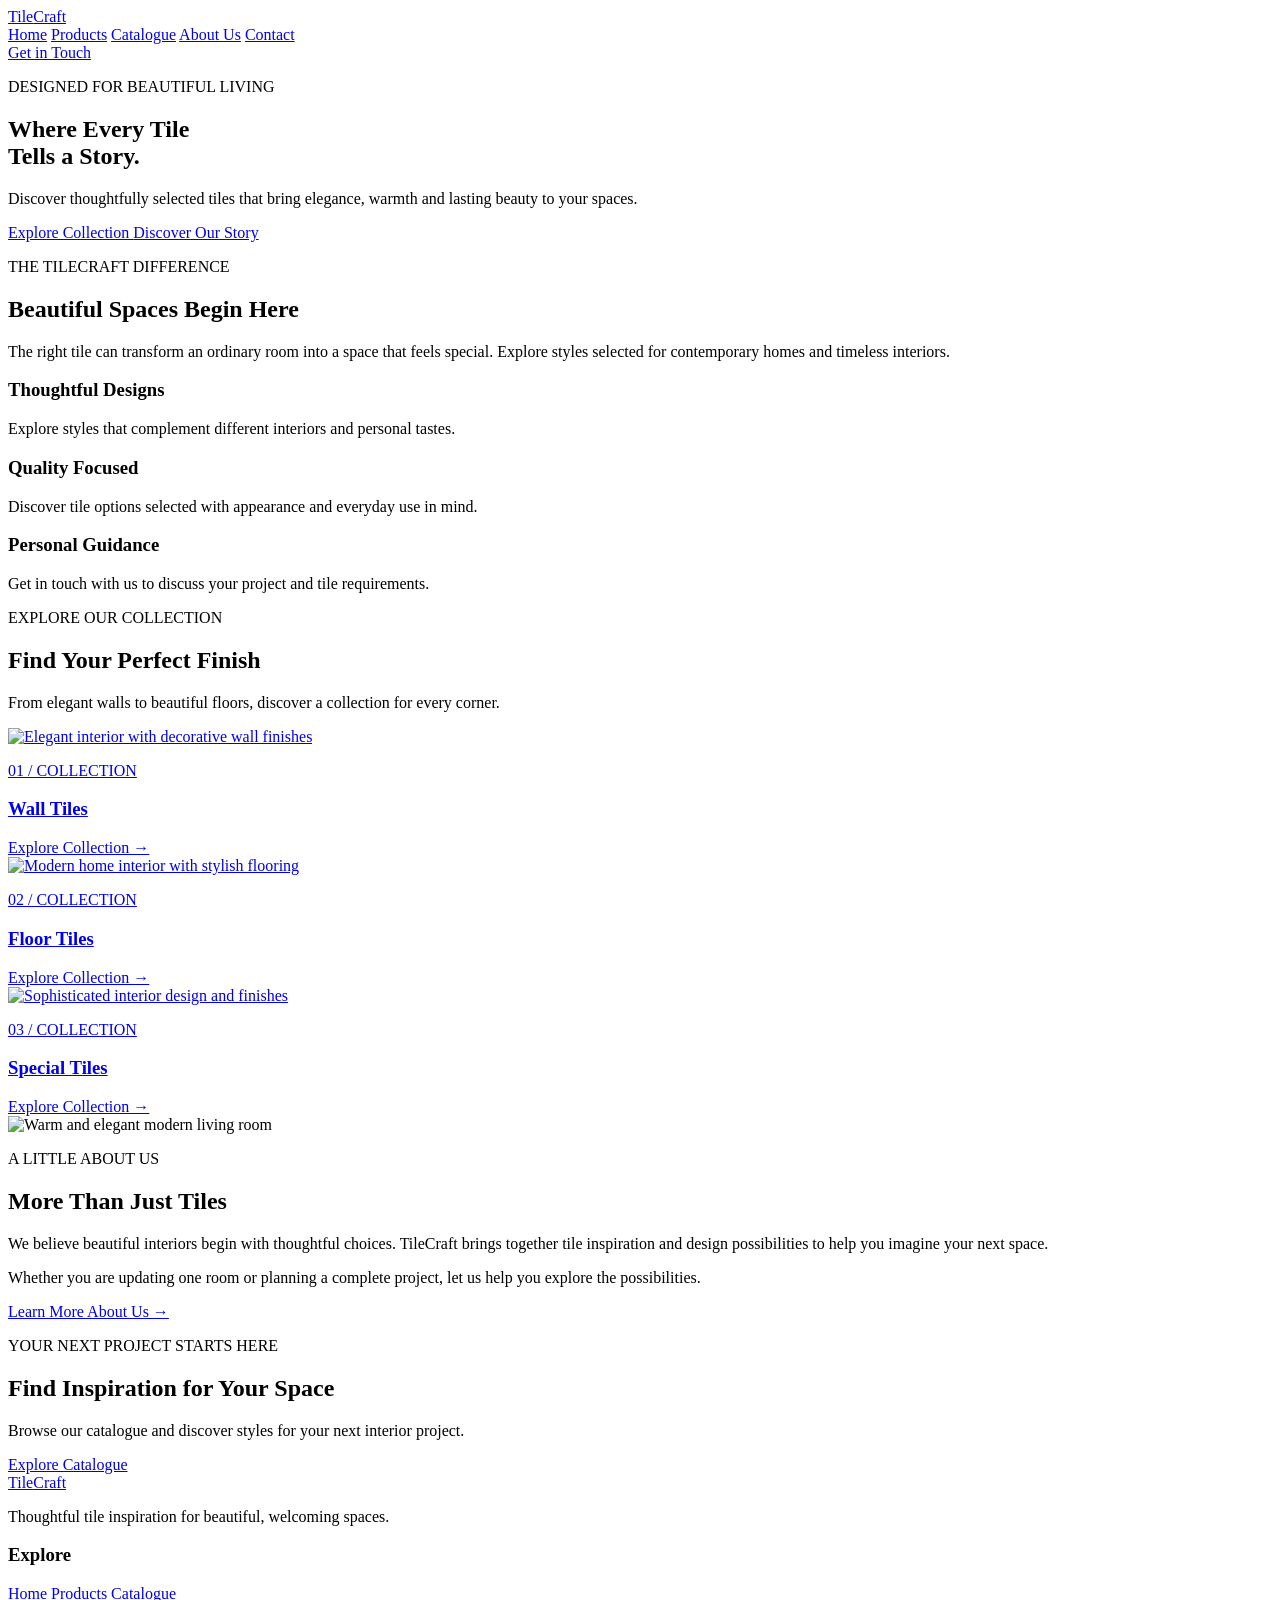
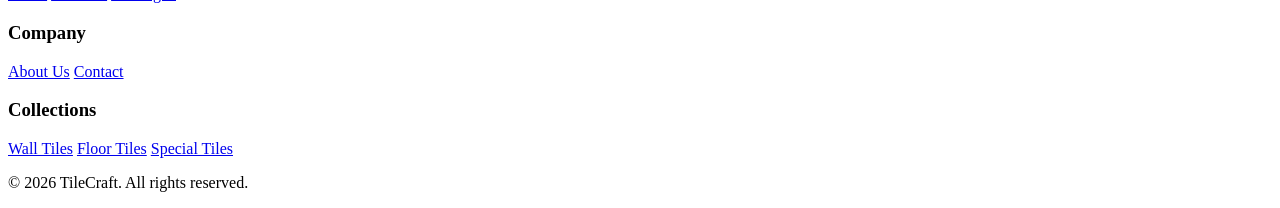
==== index.html @ 6bb5e70d "Add files via upload" ====
<!DOCTYPE html>
<html lang="en">
<head>
    <meta charset="UTF-8">
    <meta name="viewport" content="width=device-width, initial-scale=1.0">

    <title>TileCraft | Premium Tiles Showroom</title>

    <meta name="description" content="Discover premium floor tiles, wall tiles and special tiles for beautiful modern spaces.">

    <link rel="stylesheet" href="css/style.css">

    <link rel="preconnect" href="https://fonts.googleapis.com">
    <link rel="preconnect" href="https://fonts.gstatic.com" crossorigin>

    <link href="https://fonts.googleapis.com/css2?family=Inter:wght@400;500;600;700&family=Playfair+Display:wght@500;600;700&display=swap" rel="stylesheet">
</head>

<body>

    <!-- HEADER -->
    <header class="site-header">
        <div class="container navbar">

            <a href="index.html" class="logo">
                Tile<span>Craft</span>
            </a>

            <nav class="nav-links">
                <a href="index.html">Home</a>
                <a href="products.html">Products</a>
                <a href="catalogue.html">Catalogue</a>
                <a href="about.html">About Us</a>
                <a href="contact.html">Contact</a>
            </nav>

            <a href="contact.html" class="btn">
                Get in Touch
            </a>

        </div>
    </header>


    <!-- HERO SECTION -->
    <main>

        <section class="hero">
            <div class="hero-overlay"></div>

            <div class="container hero-content">

                <p class="eyebrow">DESIGNED FOR BEAUTIFUL LIVING</p>

                <h1>
                    Where Every Tile<br>
                    Tells a Story.
                </h1>

                <p class="hero-description">
                    Discover thoughtfully selected tiles that bring
                    elegance, warmth and lasting beauty to your spaces.
                </p>

                <div class="hero-buttons">
                    <a href="products.html" class="btn">
                        Explore Collection
                    </a>

                    <a href="about.html" class="btn btn-outline">
                        Discover Our Story
                    </a>
                </div>

            </div>
        </section>


        <!-- INTRODUCTION -->
        <section class="section">
            <div class="container section-heading">

                <p class="eyebrow">THE TILECRAFT DIFFERENCE</p>

                <h2>Beautiful Spaces Begin Here</h2>

                <p>
                    The right tile can transform an ordinary room
                    into a space that feels special. Explore styles
                    selected for contemporary homes and timeless interiors.
                </p>

            </div>

            <div class="container benefits-grid">

                <article class="benefit-card">
                    <h3>Thoughtful Designs</h3>
                    <p>
                        Explore styles that complement different
                        interiors and personal tastes.
                    </p>
                </article>

                <article class="benefit-card">
                    <h3>Quality Focused</h3>
                    <p>
                        Discover tile options selected with
                        appearance and everyday use in mind.
                    </p>
                </article>

                <article class="benefit-card">
                    <h3>Personal Guidance</h3>
                    <p>
                        Get in touch with us to discuss your
                        project and tile requirements.
                    </p>
                </article>

            </div>
        </section>


        <!-- CATEGORIES -->
        <section class="section categories-section">
            <div class="container">

                <div class="section-heading">
                    <p class="eyebrow">EXPLORE OUR COLLECTION</p>
                    <h2>Find Your Perfect Finish</h2>
                    <p>
                        From elegant walls to beautiful floors,
                        discover a collection for every corner.
                    </p>
                </div>

                <div class="category-grid">

                    <a href="wall-tiles.html" class="category-card">
                        <img
                            src="https://hverse.com.pk/wp-content/uploads/2024/04/90-270DBHP10103Q-%C2%B5-DBP08611Q-9001800.webp"
                            alt="Elegant interior with decorative wall finishes"
                            loading="lazy"
                        >

                        <div class="category-content">
                            <p>01 / COLLECTION</p>
                            <h3>Wall Tiles</h3>
                            <span>Explore Collection &rarr;</span>
                        </div>
                    </a>


                    <a href="floor-tiles.html" class="category-card">
                        <img
                            src="https://m.media-amazon.com/images/I/71ADKJTSqZL._SX466_.jpg"
                            alt="Modern home interior with stylish flooring"
                            loading="lazy"
                        >

                        <div class="category-content">
                            <p>02 / COLLECTION</p>
                            <h3>Floor Tiles</h3>
                            <span>Explore Collection &rarr;</span>
                        </div>
                    </a>


                    <a href="special-tiles.html" class="category-card">
                        <img
                            src="https://tiimg.tistatic.com/fp/1/007/273/2x2-feet-matte-grey-the-special-ceramic-interior-floor-tile-653.jpg"
                            alt="Sophisticated interior design and finishes"
                            loading="lazy"
                        >

                        <div class="category-content">
                            <p>03 / COLLECTION</p>
                            <h3>Special Tiles</h3>
                            <span>Explore Collection &rarr;</span>
                        </div>
                    </a>

                </div>

                <div class="center-button">
                    
                </div>

            </div>
        </section>


        <!-- BRAND STORY -->
        <section class="section story-section">
            <div class="container story-grid">

                <div class="story-image">
                    <img
                        src="https://encrypted-tbn0.gstatic.com/images?q=tbn:ANd9GcTw0uUAGThGMagrPqwyd_pk2ebiiBLJHpMijDS9yz64UkcJgDjuAMaLJd1h&s=10"
                        alt="Warm and elegant modern living room"
                        loading="lazy"
                    >
                </div>

                <div class="story-content">
                    <p class="eyebrow">A LITTLE ABOUT US</p>

                    <h2>More Than Just Tiles</h2>

                    <p>
                        We believe beautiful interiors begin with
                        thoughtful choices. TileCraft brings together
                        tile inspiration and design possibilities to
                        help you imagine your next space.
                    </p>

                    <p>
                        Whether you are updating one room or planning
                        a complete project, let us help you explore
                        the possibilities.
                    </p>

                    <a href="about.html" class="text-link">
                        Learn More About Us &rarr;
                    </a>
                </div>

            </div>
        </section>


        <!-- CATALOGUE CTA -->
        <section class="cta-section">
            <div class="container cta-content">

                <p class="eyebrow">YOUR NEXT PROJECT STARTS HERE</p>

                <h2>Find Inspiration for Your Space</h2>

                <p>
                    Browse our catalogue and discover styles
                    for your next interior project.
                </p>

                <a href="catalogue.html" class="btn">
                    Explore Catalogue
                </a>

            </div>
        </section>

    </main>


    <!-- FOOTER -->
    <footer class="site-footer">
        <div class="container footer-grid">

            <div class="footer-brand">
                <a href="index.html" class="logo">
                    Tile<span>Craft</span>
                </a>

                <p>
                    Thoughtful tile inspiration for
                    beautiful, welcoming spaces.
                </p>
            </div>

            <div class="footer-column">
                <h3>Explore</h3>
                <a href="index.html">Home</a>
                <a href="products.html">Products</a>
                <a href="catalogue.html">Catalogue</a>
            </div>

            <div class="footer-column">
                <h3>Company</h3>
                <a href="about.html">About Us</a>
                <a href="contact.html">Contact</a>
            </div>

            <div class="footer-column">
                <h3>Collections</h3>
                <a href="wall-tiles.html">Wall Tiles</a>
                <a href="floor-tiles.html">Floor Tiles</a>
                <a href="special-tiles.html">Special Tiles</a>
            </div>

        </div>

        <div class="container footer-bottom">
            <p>
                &copy; <span id="current-year">2026</span>
                TileCraft. All rights reserved.
            </p>
        </div>
    </footer>

    <script src="js/app.js"></script>

</body>
</html>
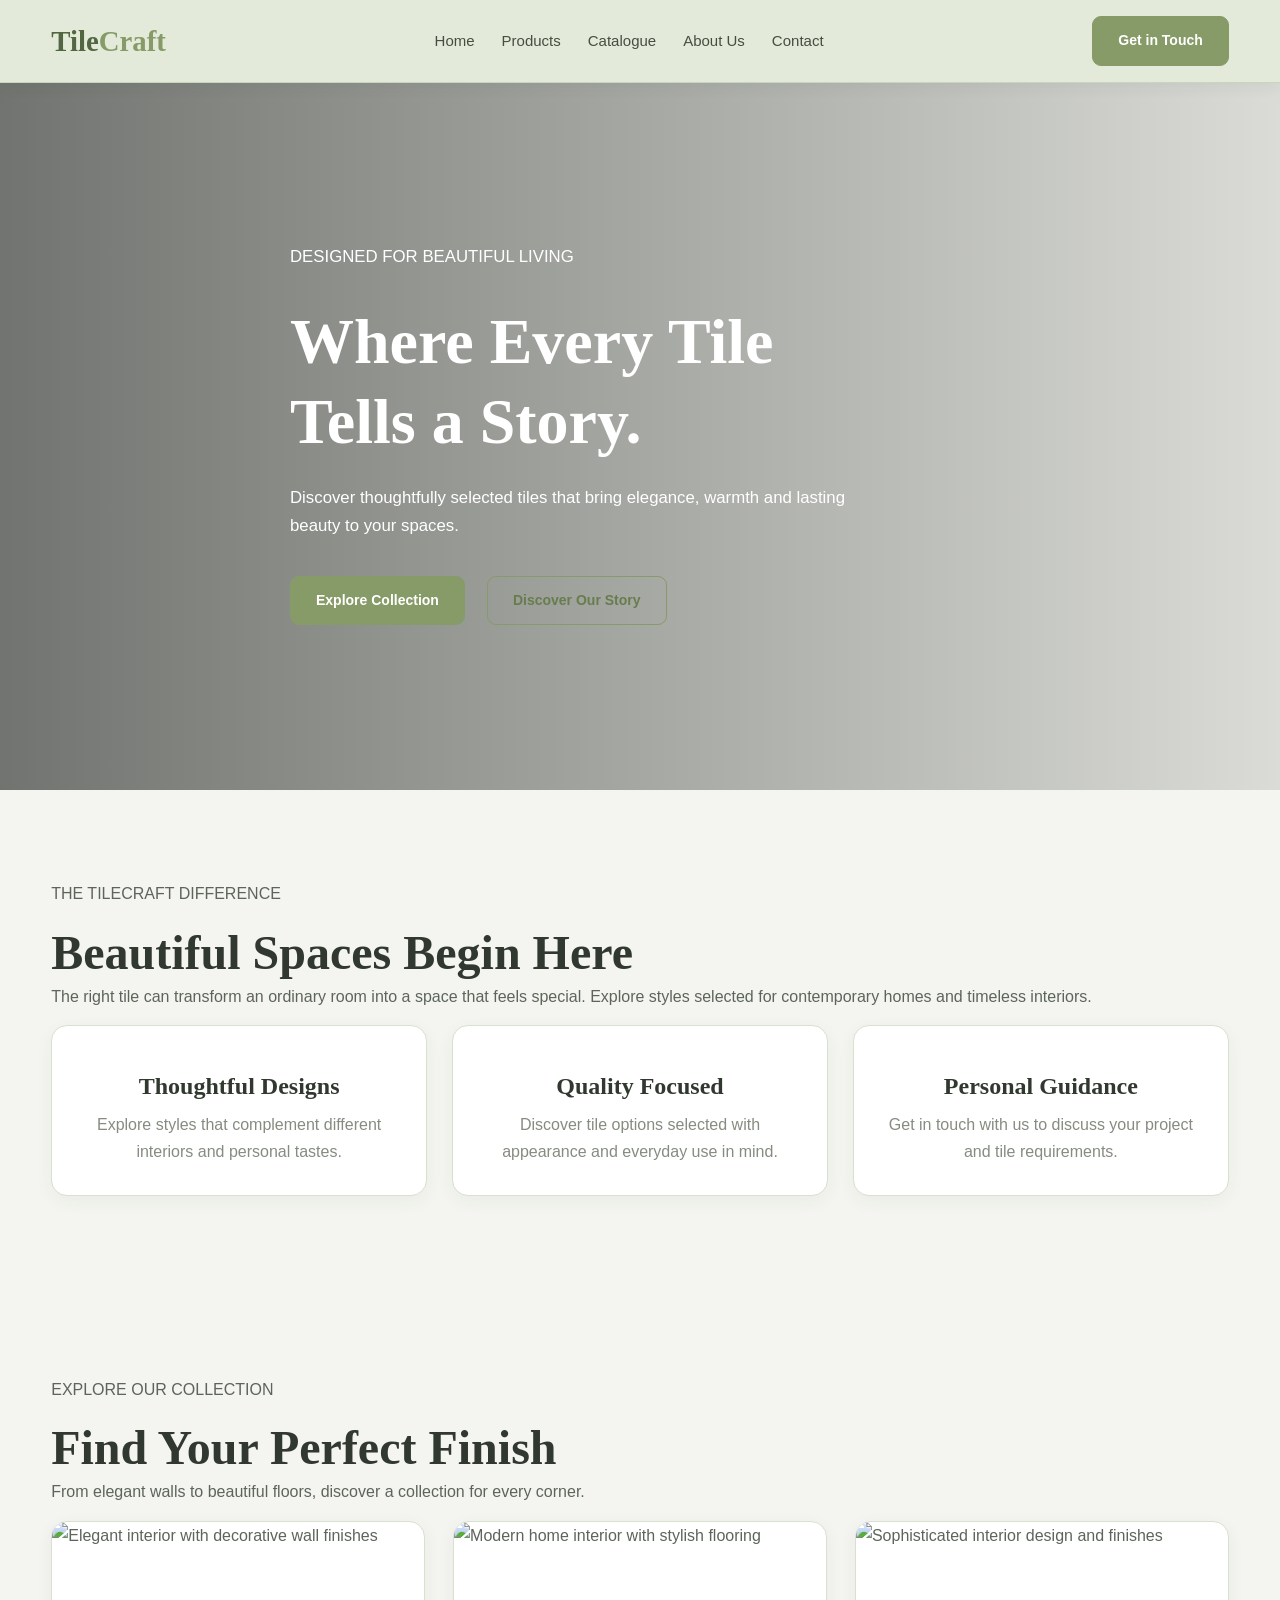
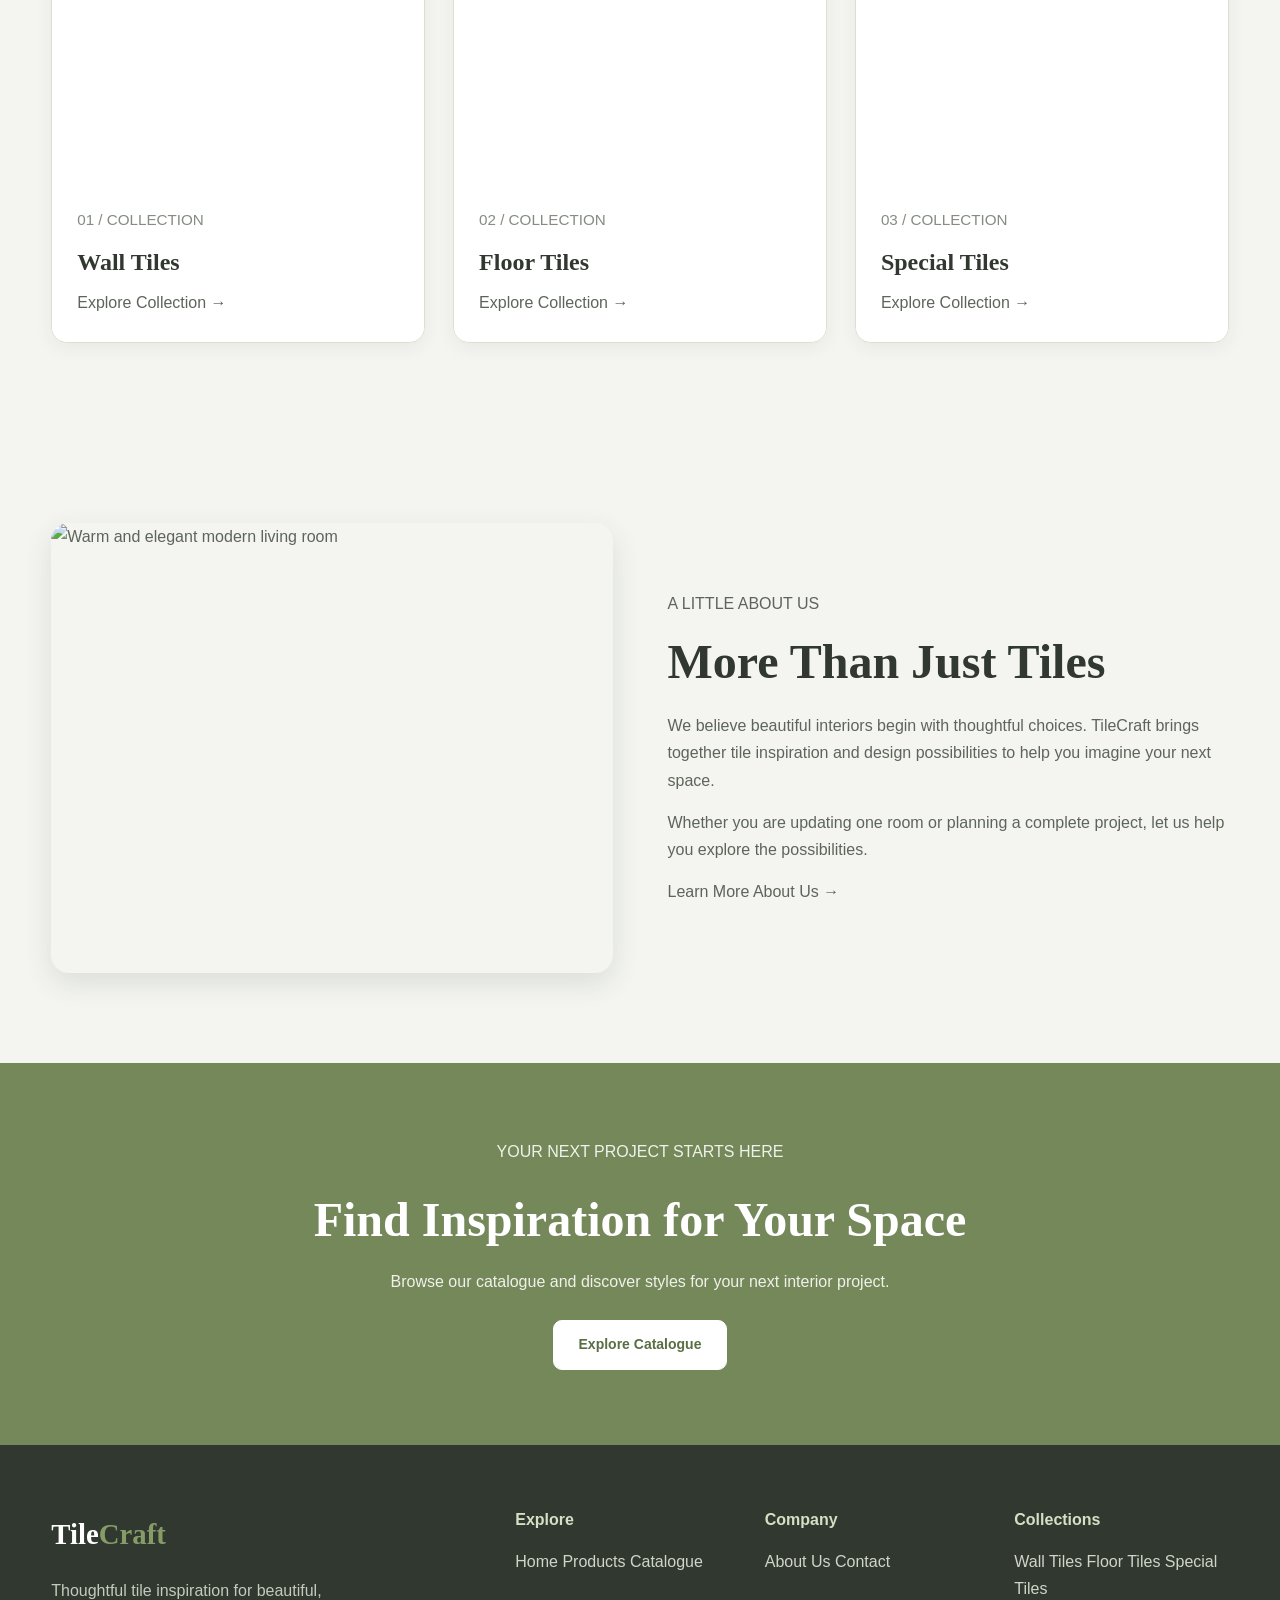
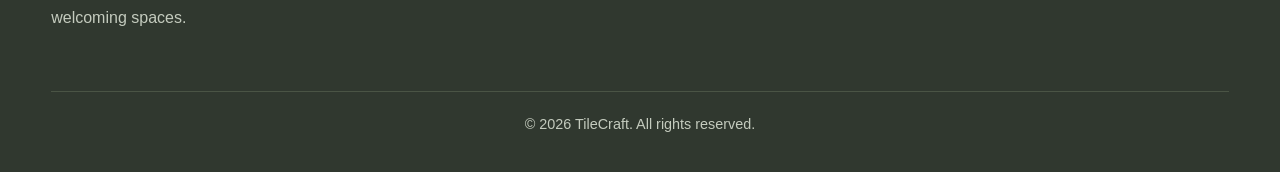
==== commit 35b3be55: "Update index.html" ====
--- a/index.html
+++ b/index.html
@@ -8,7 +8,7 @@
 
     <meta name="description" content="Discover premium floor tiles, wall tiles and special tiles for beautiful modern spaces.">
 
-    <link rel="stylesheet" href="css/style.css">
+    <link rel="stylesheet" href="style.css">
 
     <link rel="preconnect" href="https://fonts.googleapis.com">
     <link rel="preconnect" href="https://fonts.gstatic.com" crossorigin>
@@ -298,7 +298,7 @@
         </div>
     </footer>
 
-    <script src="js/app.js"></script>
+    <script src="app.js"></script>
 
 </body>
-</html>+</html>
--- a/style.css
+++ b/style.css
@@ -0,0 +1,919 @@
+:root {
+    --color-bg: #F4F5F0;
+    --color-white: #FFFFFF;
+    --color-dark: #30382F;
+    --color-text: #5D655B;
+    --color-muted: #858C80;
+
+    --color-gold: #879B68;
+    --color-gold-dark: #687D4D;
+
+    --color-border: #D8E0D0;
+    --color-card: #E9EDE5;
+
+    --font-body: "Inter", Arial, sans-serif;
+    --font-heading: "Playfair Display", Georgia, serif;
+
+    --container-width: 1200px;
+    --section-space: 90px;
+    --radius: 16px;
+    --transition: 0.3s ease;
+}
+
+/* RESET */
+* {
+    margin: 0;
+    padding: 0;
+    box-sizing: border-box;
+}
+
+html {
+    scroll-behavior: smooth;
+}
+
+body {
+    font-family: var(--font-body);
+    background: var(--color-bg);
+    color: var(--color-text);
+    line-height: 1.7;
+}
+
+img {
+    max-width: 100%;
+    display: block;
+}
+
+a {
+    color: inherit;
+    text-decoration: none;
+    transition: var(--transition);
+}
+
+button,
+input,
+textarea,
+select {
+    font: inherit;
+}
+
+button {
+    cursor: pointer;
+}
+
+.container {
+    width: min(92%, var(--container-width));
+    margin: 0 auto;
+}
+
+section {
+    padding: var(--section-space) 0;
+}
+
+h1,
+h2,
+h3,
+h4 {
+    font-family: var(--font-heading);
+    color: var(--color-dark);
+    line-height: 1.25;
+}
+
+h1 {
+    font-size: clamp(2.5rem, 5vw, 4.5rem);
+}
+
+h2 {
+    font-size: clamp(2rem, 4vw, 3rem);
+}
+
+h3 {
+    font-size: 1.5rem;
+}
+
+p {
+    margin-bottom: 15px;
+}
+
+::selection {
+    background: var(--color-gold);
+    color: #FFFFFF;
+}
+
+/* SECTION TITLES */
+.section-title {
+    text-align: center;
+    max-width: 720px;
+    margin: 0 auto 45px;
+}
+
+.section-title p {
+    margin-top: 15px;
+    color: var(--color-muted);
+}
+
+/* NAVBAR */
+.site-header {
+    width: 100%;
+    position: sticky;
+    top: 0;
+    z-index: 1000;
+    background: #E4EAD9;
+    border-bottom: 1px solid #CAD5BC;
+    box-shadow: 0 3px 15px rgba(48, 56, 47, 0.07);
+}
+
+.navbar {
+    min-height: 82px;
+    display: flex;
+    align-items: center;
+    justify-content: space-between;
+    gap: 25px;
+}
+
+.logo {
+    font-family: var(--font-heading);
+    font-size: 1.8rem;
+    font-weight: 700;
+    color: #536642;
+    white-space: nowrap;
+}
+
+.logo span {
+    color: #879B68;
+}
+
+.nav-links {
+    display: flex;
+    align-items: center;
+    gap: 27px;
+    list-style: none;
+}
+
+.nav-links a {
+    display: inline-block;
+    position: relative;
+    padding: 8px 0;
+    color: #454E40;
+    font-size: 15px;
+    font-weight: 500;
+}
+
+.nav-links a::after {
+    content: "";
+    position: absolute;
+    left: 0;
+    bottom: 0;
+    width: 0;
+    height: 2px;
+    background: var(--color-gold);
+    transition: var(--transition);
+}
+
+.nav-links a:hover,
+.nav-links a.active {
+    color: var(--color-gold-dark);
+}
+
+.nav-links a:hover::after,
+.nav-links a.active::after {
+    width: 100%;
+}
+
+.menu-toggle {
+    color: #536642;
+    background: transparent;
+    border: 1px solid var(--color-gold);
+    padding: 8px 12px;
+    border-radius: 8px;
+}
+
+/* BUTTONS */
+.btn {
+    display: inline-flex;
+    align-items: center;
+    justify-content: center;
+    gap: 8px;
+    padding: 12px 25px;
+    border: 1px solid var(--color-gold);
+    border-radius: 9px;
+    background: var(--color-gold);
+    color: #FFFFFF;
+    font-size: 14px;
+    font-weight: 600;
+    text-align: center;
+    transition: var(--transition);
+}
+
+.btn:hover {
+    background: var(--color-gold-dark);
+    border-color: var(--color-gold-dark);
+    color: #FFFFFF;
+    transform: translateY(-3px);
+    box-shadow: 0 7px 18px rgba(65, 82, 51, 0.18);
+}
+
+.btn-dark {
+    background: #74885A;
+    border-color: #74885A;
+    color: #FFFFFF;
+}
+
+.btn-dark:hover {
+    background: #596E43;
+    border-color: #596E43;
+}
+
+.btn-outline {
+    background: transparent;
+    color: var(--color-gold-dark);
+    border: 1px solid var(--color-gold);
+}
+
+.btn-outline:hover {
+    background: var(--color-gold);
+    color: #FFFFFF;
+}
+
+.btn-light {
+    background: #FFFFFF;
+    border-color: #FFFFFF;
+    color: #5E7348;
+}
+
+.btn-light:hover {
+    background: #E4EAD9;
+    border-color: #E4EAD9;
+    color: #455637;
+}
+
+/* HOME PAGE HERO */
+.hero {
+    min-height: 620px;
+    display: flex;
+    align-items: center;
+    position: relative;
+    overflow: hidden;
+
+    background-image:
+        linear-gradient(
+            90deg,
+            rgba(43, 46, 43, 0.65),
+            rgba(71, 75, 71, 0.15)
+        ),
+        url("https://content.iconworldoftile.com/content/tiles/glazed-porcelain-tiles-marble-look-tiles-floors-and-walls-romano-grey-grande.jpg");
+
+    background-size: cover;
+    background-position: center;
+    background-repeat: no-repeat;
+}
+
+.hero-overlay {
+    position: absolute;
+    inset: 0;
+    background: transparent;
+}
+
+.hero-content {
+    position: relative;
+    z-index: 2;
+    max-width: 700px;
+    padding-top: 70px;
+    padding-bottom: 70px;
+    color: #FFFFFF;
+}
+
+.hero-content h1 {
+    color: #FFFFFF;
+    margin-bottom: 22px;
+}
+
+.hero-content p {
+    max-width: 600px;
+    color: #F0F2EC;
+    font-size: 1.05rem;
+    margin-bottom: 30px;
+}
+
+.hero-content h1,
+.hero-content .eyebrow,
+.hero-content .hero-description {
+    color: #FFFFFF;
+}
+
+.hero-buttons {
+    display: flex;
+    flex-wrap: wrap;
+    gap: 14px;
+}
+
+.hero-content .btn {
+    margin: 5px 8px 5px 0;
+}
+
+/* OTHER PAGE HEADERS */
+.page-hero {
+    padding: 90px 0;
+    text-align: center;
+    background: #E6EBDD;
+    border-bottom: 1px solid var(--color-border);
+}
+
+.page-hero h1 {
+    margin-bottom: 15px;
+}
+
+.page-hero p {
+    max-width: 700px;
+    margin: 0 auto;
+    color: var(--color-text);
+}
+
+/* CATEGORY GRID */
+.category-grid {
+    display: grid;
+    grid-template-columns: repeat(3, minmax(0, 1fr));
+    gap: 28px;
+}
+
+/* CATEGORY CARDS */
+.category-card {
+    overflow: hidden;
+    background: #FFFFFF;
+    border: 1px solid var(--color-border);
+    border-radius: 16px;
+    box-shadow: 0 5px 18px rgba(48, 56, 47, 0.06);
+    transition: transform 0.35s ease,
+                box-shadow 0.35s ease,
+                border-color 0.35s ease;
+}
+
+.category-card:hover {
+    transform: translateY(-7px);
+    border-color: var(--color-gold);
+    box-shadow: 0 16px 32px rgba(65, 82, 51, 0.15);
+}
+
+.category-card img {
+    display: block;
+    width: 100%;
+    height: 260px;
+    object-fit: cover;
+    transition: transform 0.45s ease;
+}
+
+.category-card:hover img {
+    transform: scale(1.05);
+}
+
+.category-content {
+    padding: 25px;
+    background: #FFFFFF;
+    color: var(--color-text);
+}
+
+.category-content h3 {
+    color: var(--color-dark);
+    margin-bottom: 12px;
+    transition: color 0.3s ease;
+}
+
+.category-card:hover .category-content h3 {
+    color: var(--color-gold-dark);
+}
+
+.category-content p {
+    color: var(--color-muted);
+    font-size: 0.95rem;
+}
+
+.category-content .btn,
+.category-card .btn,
+.product-grid .btn {
+    background: var(--color-gold);
+    border-color: var(--color-gold);
+    color: #FFFFFF;
+}
+
+.category-content .btn:hover,
+.category-card .btn:hover,
+.product-grid .btn:hover {
+    background: var(--color-gold-dark);
+    border-color: var(--color-gold-dark);
+}
+
+.category-content > a:not(.btn) {
+    color: var(--color-gold-dark);
+    font-weight: 600;
+}
+
+.category-content > a:not(.btn):hover {
+    color: #455637;
+}
+
+/* PRODUCT GRID */
+.product-grid {
+    display: grid;
+    grid-template-columns: repeat(3, minmax(0, 1fr));
+    gap: 30px;
+}
+
+/* PRODUCT CARDS */
+.product-card {
+    min-width: 0;
+    overflow: hidden;
+    background: #FFFFFF;
+    border: 1px solid var(--color-border);
+    border-radius: 16px;
+    box-shadow: 0 5px 18px rgba(48, 56, 47, 0.06);
+    transition: transform 0.35s ease,
+                box-shadow 0.35s ease,
+                border-color 0.35s ease;
+}
+
+.product-card:hover {
+    transform: translateY(-7px);
+    border-color: var(--color-gold);
+    box-shadow: 0 16px 32px rgba(65, 82, 51, 0.16);
+}
+
+.product-card img {
+    display: block;
+    width: 100%;
+    height: 250px;
+    object-fit: cover;
+    transition: transform 0.45s ease;
+}
+
+.product-card:hover img {
+    transform: scale(1.05);
+}
+
+.product-content {
+    padding: 24px;
+    background: #FFFFFF;
+}
+
+.product-content h3 {
+    margin-bottom: 10px;
+    color: var(--color-dark);
+    transition: color 0.3s ease;
+}
+
+.product-card:hover .product-content h3 {
+    color: var(--color-gold-dark);
+}
+
+.product-content p {
+    color: var(--color-muted);
+    font-size: 0.95rem;
+    line-height: 1.7;
+}
+
+.product-price {
+    color: var(--color-gold-dark);
+    font-size: 1.1rem;
+    font-weight: 700;
+    margin: 12px 0;
+}
+
+/* BENEFITS / FEATURES */
+.benefits-grid {
+    display: grid;
+    grid-template-columns: repeat(3, minmax(0, 1fr));
+    gap: 25px;
+}
+
+.benefit-card {
+    padding: 30px 25px;
+    background: #FFFFFF;
+    border: 1px solid var(--color-border);
+    border-radius: 16px;
+    text-align: center;
+    box-shadow: 0 5px 18px rgba(48, 56, 47, 0.05);
+    transition: transform 0.3s ease,
+                background 0.3s ease,
+                box-shadow 0.3s ease,
+                border-color 0.3s ease;
+}
+
+.benefit-card:hover {
+    background: #F8FAF5;
+    border-color: var(--color-gold);
+    transform: translateY(-6px);
+    box-shadow: 0 13px 27px rgba(65, 82, 51, 0.12);
+}
+
+.benefit-card h3 {
+    margin: 15px 0 10px;
+}
+
+.benefit-card p {
+    margin-bottom: 0;
+    color: var(--color-muted);
+}
+
+.benefit-icon {
+    color: #74885A;
+    font-size: 2.2rem;
+}
+
+/* ABOUT / STORY SECTION */
+.story-grid {
+    display: grid;
+    grid-template-columns: repeat(2, minmax(0, 1fr));
+    align-items: center;
+    gap: 55px;
+}
+
+.story-image {
+    overflow: hidden;
+    border-radius: 18px;
+    box-shadow: 0 10px 28px rgba(48, 56, 47, 0.12);
+}
+
+.story-image img {
+    width: 100%;
+    height: 450px;
+    object-fit: cover;
+    transition: transform 0.4s ease;
+}
+
+.story-image:hover img {
+    transform: scale(1.035);
+}
+
+.story-content h2 {
+    margin-bottom: 20px;
+}
+
+.story-content p {
+    color: var(--color-text);
+}
+
+.story-content .btn {
+    margin-top: 10px;
+}
+
+/* CALL TO ACTION */
+.cta,
+.cta-section {
+    padding: 75px 25px;
+    background: #74885A;
+    color: #FFFFFF;
+    text-align: center;
+}
+
+.cta h2,
+.cta-section h2 {
+    color: #FFFFFF;
+    margin-bottom: 18px;
+}
+
+.cta p,
+.cta-section p {
+    max-width: 700px;
+    margin: 0 auto 25px;
+    color: #F0F2EA;
+}
+
+.cta .btn,
+.cta-section .btn {
+    background: #FFFFFF;
+    border-color: #FFFFFF;
+    color: #596E43;
+}
+
+.cta .btn:hover,
+.cta-section .btn:hover {
+    background: #E5EBD9;
+    border-color: #E5EBD9;
+}
+
+/* CONTACT SECTION */
+.contact-grid {
+    display: grid;
+    grid-template-columns: repeat(2, minmax(0, 1fr));
+    gap: 40px;
+    align-items: start;
+}
+
+.contact-form-wrapper {
+    padding: 30px;
+    background: #FFFFFF;
+    border: 1px solid var(--color-border);
+    border-radius: 16px;
+    box-shadow: 0 6px 22px rgba(48, 56, 47, 0.06);
+}
+
+.contact-form-wrapper h2 {
+    margin-bottom: 22px;
+}
+
+.contact-form {
+    display: flex;
+    flex-direction: column;
+    gap: 18px;
+}
+
+.contact-form label {
+    display: block;
+    margin-bottom: 6px;
+    color: var(--color-dark);
+    font-weight: 600;
+}
+
+.contact-form input,
+.contact-form textarea,
+.contact-form select {
+    width: 100%;
+    padding: 12px 14px;
+    color: var(--color-dark);
+    background: #FBFCF9;
+    border: 1px solid var(--color-border);
+    border-radius: 9px;
+    outline: none;
+    transition: border-color 0.3s ease,
+                box-shadow 0.3s ease;
+}
+
+.contact-form input:focus,
+.contact-form textarea:focus,
+.contact-form select:focus {
+    border-color: var(--color-gold);
+    box-shadow: 0 0 0 3px rgba(135, 155, 104, 0.17);
+}
+
+.contact-form textarea {
+    min-height: 140px;
+    resize: vertical;
+}
+
+.contact-form button {
+    align-self: flex-start;
+}
+
+.contact-info h2 {
+    margin-bottom: 20px;
+}
+
+.contact-info p {
+    margin-bottom: 18px;
+}
+
+.contact-info a {
+    color: var(--color-gold-dark);
+}
+
+.contact-info a:hover {
+    color: #4F633A;
+}
+
+/* CATALOGUE */
+.catalogue-grid {
+    display: grid;
+    grid-template-columns: repeat(2, minmax(0, 1fr));
+    gap: 25px;
+}
+
+.catalogue-card {
+    padding: 28px;
+    background: #FFFFFF;
+    border: 1px solid var(--color-border);
+    border-radius: 16px;
+    box-shadow: 0 5px 18px rgba(48, 56, 47, 0.05);
+    transition: transform 0.3s ease,
+                border-color 0.3s ease,
+                box-shadow 0.3s ease;
+}
+
+.catalogue-card:hover {
+    transform: translateY(-5px);
+    border-color: var(--color-gold);
+    box-shadow: 0 12px 28px rgba(65, 82, 51, 0.12);
+}
+
+.catalogue-card h3 {
+    margin-bottom: 12px;
+}
+
+.catalogue-card .btn {
+    margin-top: 10px;
+}
+
+/* FOOTER */
+.site-footer {
+    padding: 65px 0 0;
+    background: #30382F;
+    color: #E7EAE2;
+}
+
+.footer-grid {
+    display: grid;
+    grid-template-columns: 2fr 1fr 1fr 1fr;
+    gap: 35px;
+    padding-bottom: 45px;
+}
+
+.footer-brand .logo {
+    display: inline-block;
+    color: #FFFFFF;
+    margin-bottom: 18px;
+}
+
+.footer-brand p {
+    max-width: 350px;
+    color: #C4CBBE;
+}
+
+.footer-column h3 {
+    font-family: var(--font-body);
+    font-size: 1rem;
+    color: #D4E0C4;
+    margin-bottom: 18px;
+}
+
+.footer-column ul {
+    list-style: none;
+}
+
+.footer-column li {
+    margin-bottom: 10px;
+}
+
+.footer-column a {
+    color: #D0D5C9;
+}
+
+.footer-column a:hover {
+    color: #B3C79A;
+}
+
+.footer-bottom {
+    padding: 20px 0;
+    border-top: 1px solid #4A5445;
+    color: #C4CBBE;
+    text-align: center;
+    font-size: 0.9rem;
+}
+
+/* GENERAL LINKS & HIGHLIGHTS */
+.text-green {
+    color: var(--color-gold-dark);
+}
+
+.bg-green {
+    background: var(--color-gold);
+    color: #FFFFFF;
+}
+
+.highlight {
+    color: #74885A;
+}
+
+hr {
+    border: 0;
+    border-top: 1px solid var(--color-border);
+    margin: 30px 0;
+}
+
+/* ACCESSIBILITY: REDUCE ANIMATIONS */
+@media (prefers-reduced-motion: reduce) {
+    *,
+    *::before,
+    *::after {
+        scroll-behavior: auto !important;
+        transition-duration: 0.01ms !important;
+        animation-duration: 0.01ms !important;
+    }
+}
+
+/* RESPONSIVE DESIGN */
+@media (max-width: 1000px) {
+    .nav-links {
+        gap: 16px;
+    }
+
+    .nav-links a {
+        font-size: 14px;
+    }
+
+    .category-grid,
+    .product-grid,
+    .benefits-grid {
+        grid-template-columns: repeat(2, minmax(0, 1fr));
+    }
+
+    .footer-grid {
+        grid-template-columns: repeat(2, minmax(0, 1fr));
+    }
+
+    .story-grid {
+        gap: 30px;
+    }
+}
+
+@media (max-width: 760px) {
+    :root {
+        --section-space: 60px;
+    }
+
+    .navbar {
+        min-height: 70px;
+        flex-wrap: wrap;
+        gap: 12px;
+        padding: 12px 0;
+    }
+
+    .logo {
+        font-size: 1.55rem;
+    }
+
+    .nav-links {
+        width: 100%;
+        display: flex;
+        flex-wrap: wrap;
+        justify-content: center;
+        gap: 8px 18px;
+    }
+
+    .nav-links a {
+        font-size: 14px;
+    }
+
+    .hero {
+        min-height: 480px;
+        background-position: center;
+    }
+
+    .hero-content {
+        padding-top: 45px;
+        padding-bottom: 45px;
+    }
+
+    .page-hero {
+        padding: 65px 0;
+    }
+
+    .category-grid,
+    .product-grid,
+    .benefits-grid,
+    .story-grid,
+    .contact-grid,
+    .catalogue-grid {
+        grid-template-columns: 1fr;
+    }
+
+    .category-card img,
+    .product-card img {
+        height: 240px;
+    }
+
+    .story-image img {
+        height: 320px;
+    }
+
+    .contact-form-wrapper {
+        padding: 22px;
+    }
+
+    .footer-grid {
+        grid-template-columns: 1fr;
+        gap: 28px;
+    }
+
+    .cta,
+    .cta-section {
+        padding: 55px 20px;
+    }
+}
+
+@media (max-width: 420px) {
+    .container {
+        width: 90%;
+    }
+
+    .nav-links {
+        gap: 6px 13px;
+    }
+
+    .nav-links a {
+        font-size: 13px;
+    }
+
+    .btn {
+        padding: 11px 18px;
+        font-size: 13px;
+    }
+
+    .category-content,
+    .product-content {
+        padding: 20px;
+    }
+
+    .product-card,
+    .category-card,
+    .benefit-card,
+    .catalogue-card {
+        border-radius: 14px;
+    }
+}
